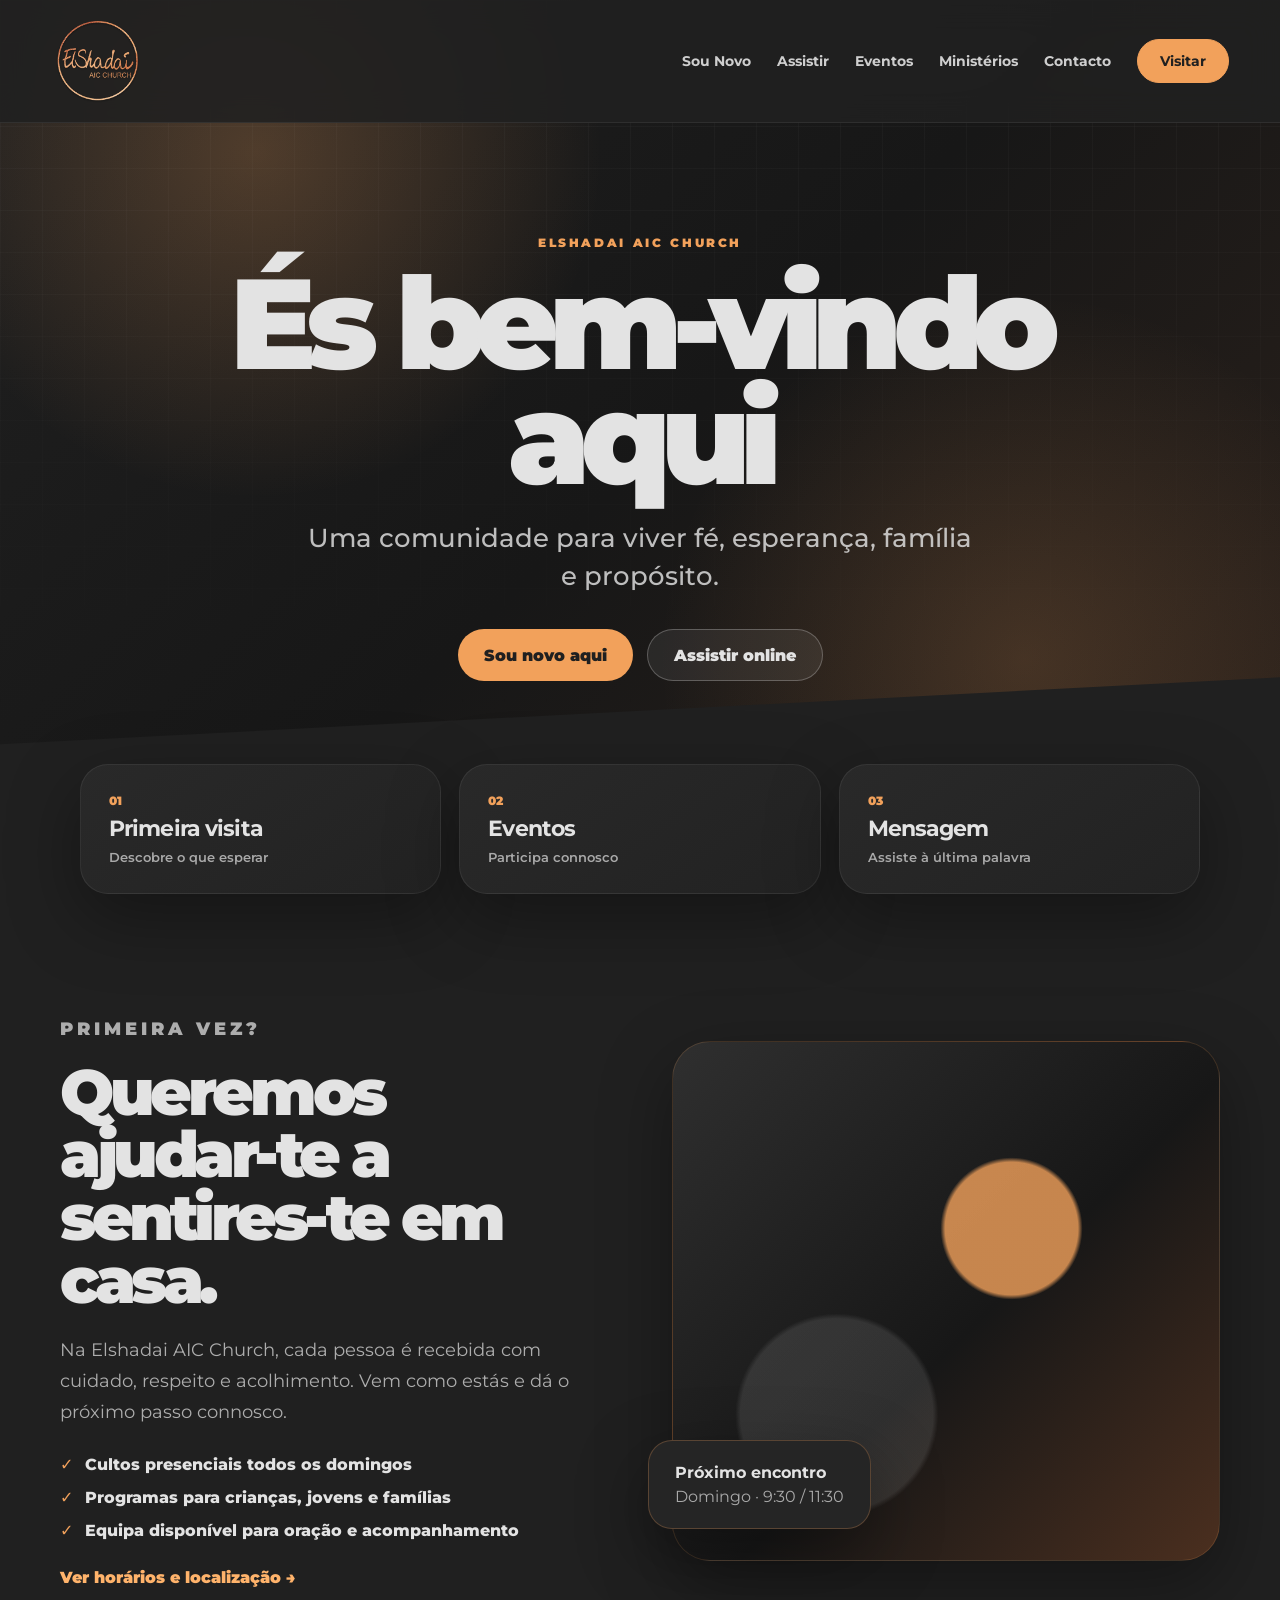
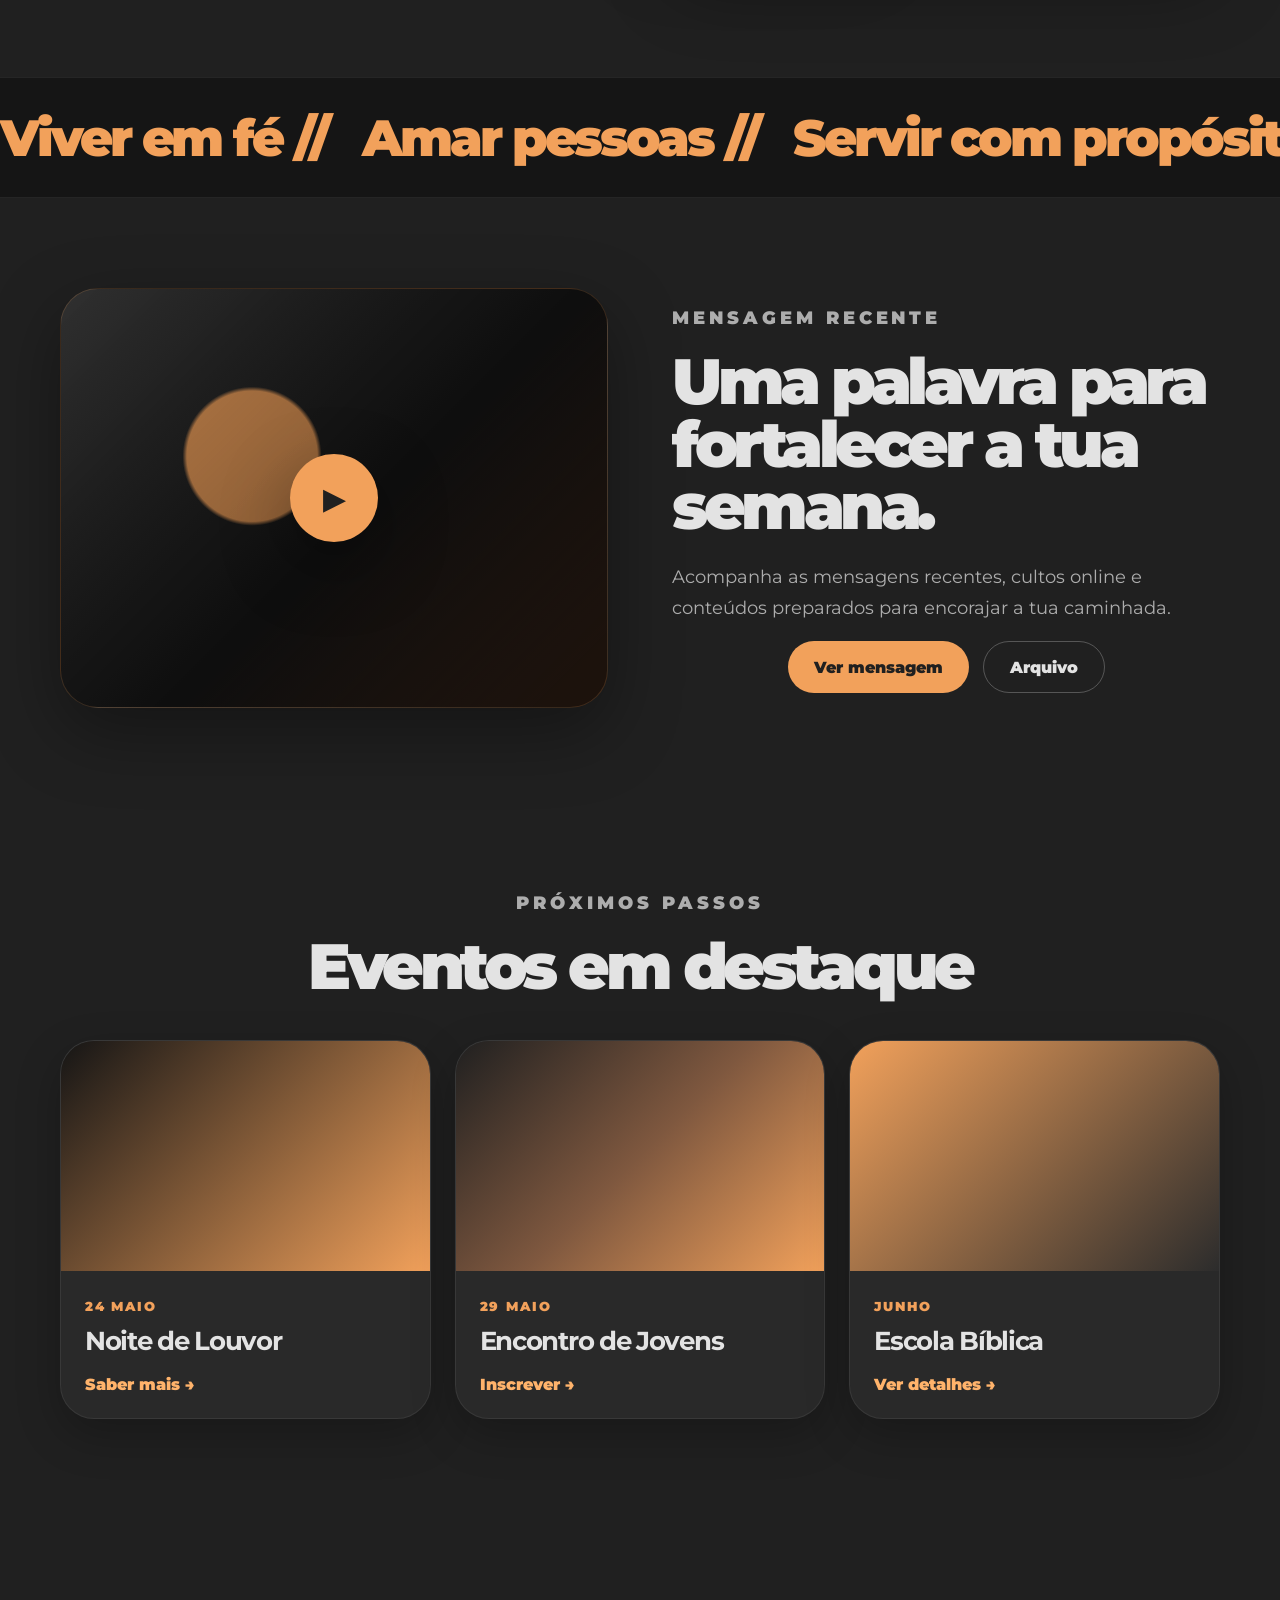
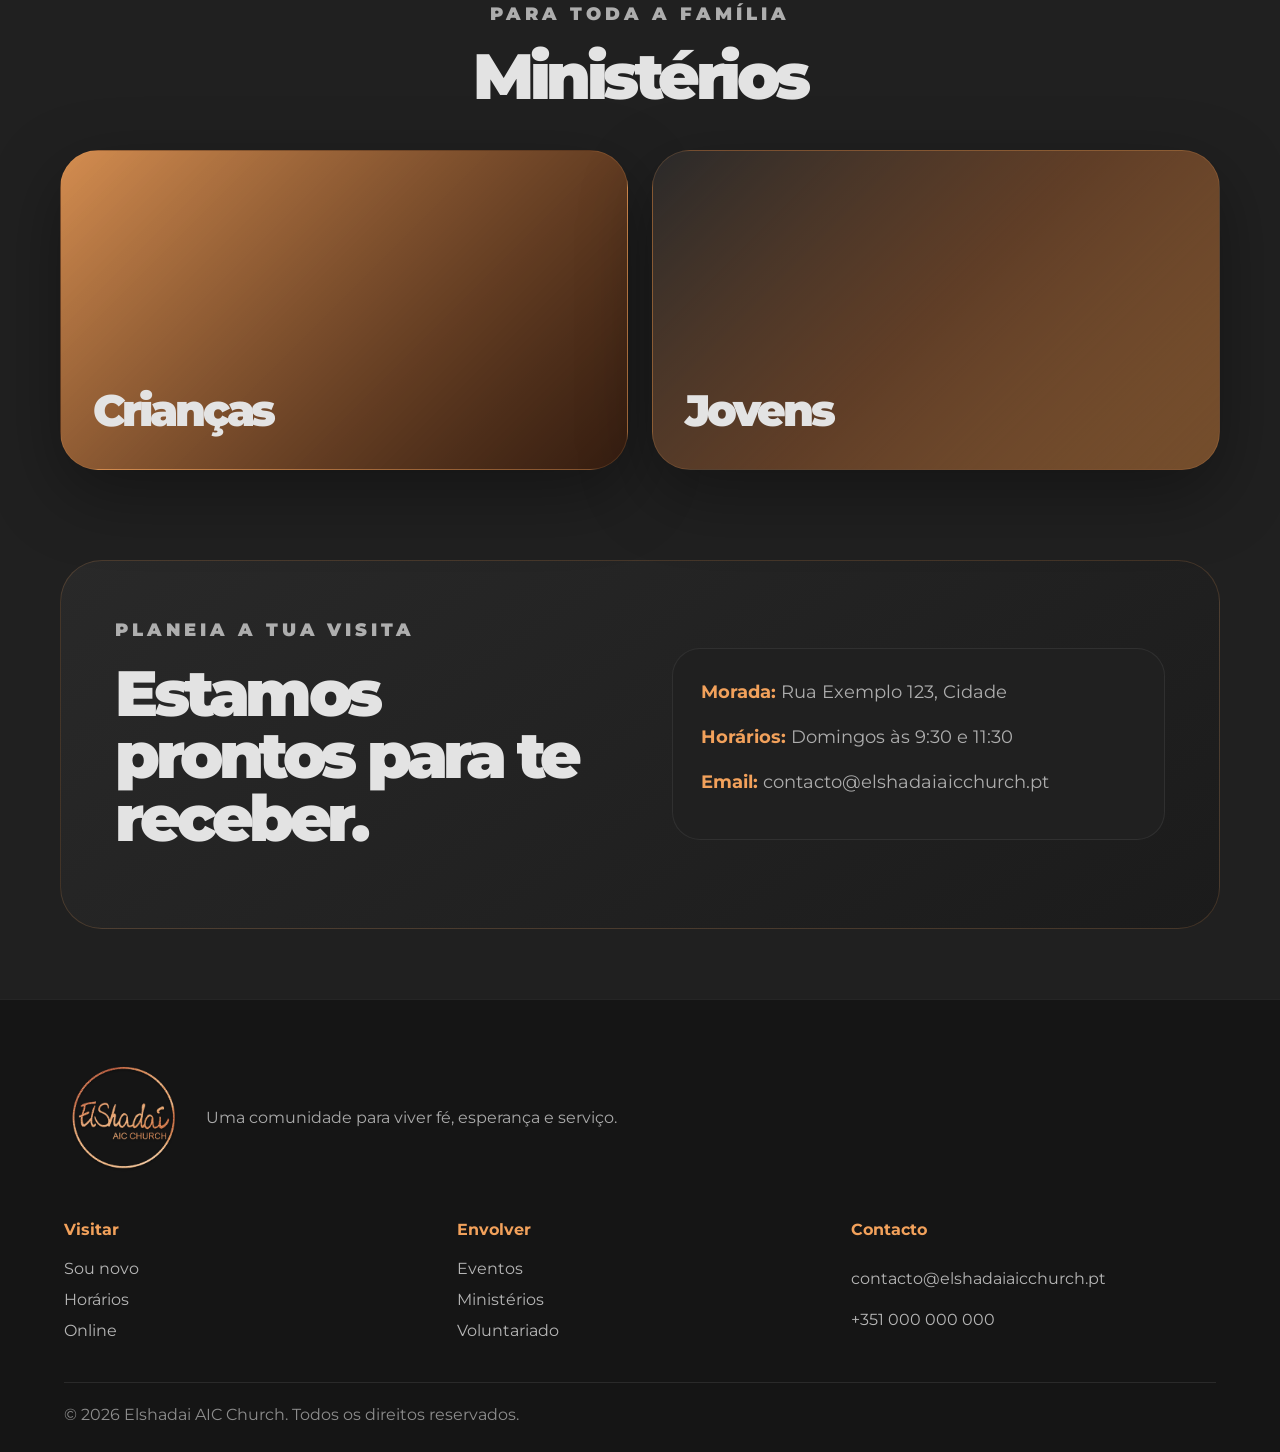
==== index.html @ f7ea29eb "first commit" ====
<!DOCTYPE html>
<html lang="pt-PT">
<head>
  <meta charset="UTF-8" />
  <meta name="viewport" content="width=device-width, initial-scale=1.0" />
  <title>Elshadai AIC Church</title>
  <meta name="description" content="Site oficial da Elshadai AIC Church — uma comunidade de fé, acolhimento e esperança." />

  <link rel="preconnect" href="https://fonts.googleapis.com">
  <link rel="preconnect" href="https://fonts.gstatic.com" crossorigin>
  <link href="https://fonts.googleapis.com/css2?family=Montserrat:wght@400;500;600;700;800;900&display=swap" rel="stylesheet">

  <link rel="stylesheet" href="styles.css" />
</head>
<body>
  <header class="site-header" id="topo">
    <a class="brand" href="#topo" aria-label="Página inicial da Elshadai AIC Church">
      <img class="brand-logo" src="Logo.png" alt="Logótipo Elshadai AIC Church" />
    </a>

    <button class="menu-toggle" aria-label="Abrir menu" aria-expanded="false" aria-controls="main-nav">
      <span></span>
      <span></span>
      <span></span>
    </button>

    <nav class="main-nav" id="main-nav" aria-label="Navegação principal">
      <a href="#novo">Sou Novo</a>
      <a href="#assistir">Assistir</a>
      <a href="#eventos">Eventos</a>
      <a href="#ministerios">Ministérios</a>
      <a href="#contacto">Contacto</a>
      <a class="nav-cta" href="#visitar">Visitar</a>
    </nav>
  </header>

  <main>
    <section class="hero">
      <div class="hero-pattern"></div>
      <div class="hero-content">
        <p class="eyebrow">Elshadai AIC Church</p>
        <h1>És bem-vindo aqui</h1>
        <p class="hero-copy">Uma comunidade para viver fé, esperança, família e propósito.</p>
        <div class="hero-actions">
          <a class="btn btn-primary" href="#novo">Sou novo aqui</a>
          <a class="btn btn-secondary" href="#assistir">Assistir online</a>
        </div>
      </div>
    </section>

    <section class="quick-links" aria-label="Atalhos principais">
      <a href="#novo">
        <span>01</span>
        <strong>Primeira visita</strong>
        <small>Descobre o que esperar</small>
      </a>
      <a href="#eventos">
        <span>02</span>
        <strong>Eventos</strong>
        <small>Participa connosco</small>
      </a>
      <a href="#assistir">
        <span>03</span>
        <strong>Mensagem</strong>
        <small>Assiste à última palavra</small>
      </a>
    </section>

    <section class="welcome section" id="novo">
      <div class="section-text">
        <p class="eyebrow">Primeira vez?</p>
        <h2>Queremos ajudar-te a sentires-te em casa.</h2>
        <p>Na Elshadai AIC Church, cada pessoa é recebida com cuidado, respeito e acolhimento. Vem como estás e dá o próximo passo connosco.</p>
        <ul class="check-list">
          <li>Cultos presenciais todos os domingos</li>
          <li>Programas para crianças, jovens e famílias</li>
          <li>Equipa disponível para oração e acompanhamento</li>
        </ul>
        <a class="text-link" href="#visitar">Ver horários e localização →</a>
      </div>

      <div class="image-card welcome-card" aria-label="Imagem decorativa de acolhimento">
        <div class="abstract-photo photo-one"></div>
        <div class="caption-card">
          <strong>Próximo encontro</strong>
          <span>Domingo · 9:30 / 11:30</span>
        </div>
      </div>
    </section>

    <section class="mission-banner" aria-label="Missão da igreja">
      <div class="marquee">
        <span>Viver em fé //</span>
        <span>Amar pessoas //</span>
        <span>Servir com propósito //</span>
        <span>Crescer em comunidade //</span>
      </div>
    </section>

    <section class="message section" id="assistir">
      <div class="video-card" aria-label="Área da mensagem recente">
        <button class="play-button" aria-label="Reproduzir mensagem">▶</button>
      </div>

      <div class="section-text">
        <p class="eyebrow">Mensagem recente</p>
        <h2>Uma palavra para fortalecer a tua semana.</h2>
        <p>Acompanha as mensagens recentes, cultos online e conteúdos preparados para encorajar a tua caminhada.</p>
        <div class="button-row">
          <a class="btn btn-primary" href="#">Ver mensagem</a>
          <a class="btn btn-outline" href="#">Arquivo</a>
        </div>
      </div>
    </section>

    <section class="events section" id="eventos">
      <div class="section-heading">
        <p class="eyebrow">Próximos passos</p>
        <h2>Eventos em destaque</h2>
      </div>

      <div class="event-grid">
        <article class="event-card">
          <div class="event-image img-a"></div>
          <div class="event-body">
            <p>24 Maio</p>
            <h3>Noite de Louvor</h3>
            <a href="#">Saber mais →</a>
          </div>
        </article>

        <article class="event-card">
          <div class="event-image img-b"></div>
          <div class="event-body">
            <p>29 Maio</p>
            <h3>Encontro de Jovens</h3>
            <a href="#">Inscrever →</a>
          </div>
        </article>

        <article class="event-card">
          <div class="event-image img-c"></div>
          <div class="event-body">
            <p>Junho</p>
            <h3>Escola Bíblica</h3>
            <a href="#">Ver detalhes →</a>
          </div>
        </article>
      </div>
    </section>

    <section class="ministries section" id="ministerios">
      <div class="section-heading">
        <p class="eyebrow">Para toda a família</p>
        <h2>Ministérios</h2>
      </div>

      <div class="split-cards">
        <a class="ministry-card kids" href="#"><span>Crianças</span></a>
        <a class="ministry-card students" href="#"><span>Jovens</span></a>
      </div>
    </section>

    <section class="visit section" id="visitar">
      <div>
        <p class="eyebrow">Planeia a tua visita</p>
        <h2>Estamos prontos para te receber.</h2>
      </div>
      <div class="visit-details">
        <p><strong>Morada:</strong> Rua Exemplo 123, Cidade</p>
        <p><strong>Horários:</strong> Domingos às 9:30 e 11:30</p>
        <p><strong>Email:</strong> contacto@elshadaiaicchurch.pt</p>
      </div>
    </section>
  </main>

  <footer class="site-footer" id="contacto">
    <div class="footer-brand">
      <img class="footer-logo" src="Logo.png" alt="Logótipo Elshadai AIC Church" />
      <p>Uma comunidade para viver fé, esperança e serviço.</p>
    </div>

    <div class="footer-links">
      <div>
        <h4>Visitar</h4>
        <a href="#novo">Sou novo</a>
        <a href="#visitar">Horários</a>
        <a href="#assistir">Online</a>
      </div>

      <div>
        <h4>Envolver</h4>
        <a href="#eventos">Eventos</a>
        <a href="#ministerios">Ministérios</a>
        <a href="#">Voluntariado</a>
      </div>

      <div>
        <h4>Contacto</h4>
        <a href="mailto:contacto@elshadaiaicchurch.pt">contacto@elshadaiaicchurch.pt</a>
        <a href="tel:+351000000000">+351 000 000 000</a>
      </div>
    </div>

    <p class="copyright">© 2026 Elshadai AIC Church. Todos os direitos reservados.</p>
  </footer>

  <script src="script.js"></script>
</body>
</html>
---- styles.css ----
:root {
  --dark: #202020;
  --white: #e3e3e3;
  --accent: #f2a15b;
  --accent-strong: #ffb36b;
  --accent-dark: #b96732;
  --muted: #a9a9a9;
  --card: #292929;
  --card-light: #333333;
  --shadow: 0 24px 70px rgba(0, 0, 0, 0.35);
}

* {
  box-sizing: border-box;
}

html {
  scroll-behavior: smooth;
}

body {
  margin: 0;
  font-family: "Montserrat", system-ui, -apple-system, BlinkMacSystemFont, "Segoe UI", sans-serif;
  background: var(--dark);
  color: var(--white);
}

a {
  color: inherit;
  text-decoration: none;
}

.site-header {
  position: fixed;
  top: 0;
  left: 0;
  right: 0;
  z-index: 50;
  display: flex;
  align-items: center;
  justify-content: space-between;
  padding: 14px clamp(18px, 4vw, 64px);
  background: rgba(32, 32, 32, 0.88);
  border-bottom: 1px solid rgba(227, 227, 227, 0.08);
  backdrop-filter: blur(16px);
}

.brand {
  display: inline-flex;
  align-items: center;
}

.brand-logo {
  width: 94px;
  height: auto;
  display: block;
}

.main-nav {
  display: flex;
  align-items: center;
  gap: 26px;
  font-size: 14px;
  font-weight: 700;
}

.main-nav a {
  color: var(--white);
  opacity: 0.9;
  transition: color 0.2s ease, opacity 0.2s ease;
}

.main-nav a:hover {
  color: var(--accent-strong);
  opacity: 1;
}

.nav-cta {
  padding: 12px 22px;
  border: 1px solid var(--accent);
  border-radius: 999px;
  color: var(--dark) !important;
  background: var(--accent);
  opacity: 1 !important;
}

.nav-cta:hover {
  background: var(--accent-strong);
}

.menu-toggle {
  display: none;
  width: 42px;
  height: 42px;
  border: 1px solid rgba(227, 227, 227, 0.16);
  border-radius: 12px;
  background: transparent;
  cursor: pointer;
  padding: 10px;
}

.menu-toggle span {
  display: block;
  width: 100%;
  height: 2px;
  margin: 5px 0;
  background: var(--white);
  border-radius: 99px;
}

.hero {
  position: relative;
  min-height: 94vh;
  display: grid;
  place-items: center;
  overflow: hidden;
  background:
    radial-gradient(circle at 20% 18%, rgba(242, 161, 91, 0.24), transparent 28%),
    radial-gradient(circle at 80% 78%, rgba(242, 161, 91, 0.17), transparent 30%),
    linear-gradient(135deg, #202020 0%, #171717 52%, #2b211b 100%);
}

.hero-pattern {
  position: absolute;
  inset: 0;
  background-image:
    linear-gradient(rgba(227, 227, 227, 0.035) 1px, transparent 1px),
    linear-gradient(90deg, rgba(227, 227, 227, 0.035) 1px, transparent 1px);
  background-size: 42px 42px;
  mask-image: linear-gradient(to bottom, black, transparent 88%);
}

.hero::after {
  content: "";
  position: absolute;
  left: -10%;
  right: -10%;
  bottom: -18%;
  height: 34%;
  background: var(--dark);
  transform: rotate(-3deg);
}

.hero-content {
  position: relative;
  z-index: 2;
  width: min(980px, 92%);
  padding: 160px 0 90px;
  text-align: center;
}

.eyebrow {
  margin: 0 0 16px;
  color: var(--accent);
  font-size: 12px;
  font-weight: 900;
  letter-spacing: 0.22em;
  text-transform: uppercase;
}

.hero h1 {
  margin: 0 0 24px;
  font-size: clamp(54px, 10vw, 132px);
  line-height: 0.9;
  letter-spacing: -0.08em;
  font-weight: 900;
}

.hero-copy {
  max-width: 680px;
  margin: 0 auto 34px;
  color: rgba(227, 227, 227, 0.82);
  font-size: clamp(18px, 2.4vw, 26px);
  line-height: 1.45;
  font-weight: 500;
}

.hero-actions,
.button-row {
  display: flex;
  justify-content: center;
  flex-wrap: wrap;
  gap: 14px;
}

.btn {
  display: inline-flex;
  align-items: center;
  justify-content: center;
  min-height: 52px;
  padding: 15px 26px;
  border-radius: 999px;
  font-weight: 900;
  transition: transform 0.2s ease, background 0.2s ease, color 0.2s ease;
}

.btn:hover {
  transform: translateY(-2px);
}

.btn-primary {
  background: var(--accent);
  color: var(--dark);
}

.btn-primary:hover {
  background: var(--accent-strong);
}

.btn-secondary {
  border: 1px solid rgba(227, 227, 227, 0.28);
  background: rgba(227, 227, 227, 0.08);
  color: var(--white);
}

.btn-outline {
  border: 1px solid rgba(227, 227, 227, 0.28);
  color: var(--white);
}

.quick-links {
  position: relative;
  z-index: 4;
  display: grid;
  grid-template-columns: repeat(3, 1fr);
  gap: 18px;
  width: min(1120px, 92%);
  margin: -82px auto 30px;
}

.quick-links a {
  display: grid;
  gap: 7px;
  padding: 28px;
  border: 1px solid rgba(227, 227, 227, 0.08);
  border-radius: 28px;
  background: linear-gradient(145deg, #292929, #222222);
  box-shadow: var(--shadow);
  transition: transform 0.2s ease, border-color 0.2s ease;
}

.quick-links a:hover {
  transform: translateY(-4px);
  border-color: rgba(242, 161, 91, 0.55);
}

.quick-links span {
  color: var(--accent);
  font-size: 12px;
  font-weight: 900;
}

.quick-links strong {
  font-size: 22px;
  letter-spacing: -0.04em;
}

.quick-links small {
  color: var(--muted);
  font-weight: 600;
}

.section {
  width: min(1160px, 92%);
  margin: 0 auto;
  padding: 90px 0;
}

.welcome,
.message,
.visit {
  display: grid;
  grid-template-columns: 1fr 1fr;
  align-items: center;
  gap: 64px;
}

.section h2 {
  margin: 0 0 24px;
  font-size: clamp(36px, 5vw, 72px);
  line-height: 0.98;
  letter-spacing: -0.07em;
  font-weight: 900;
}

.section p {
  color: rgba(227, 227, 227, 0.72);
  font-size: 18px;
  line-height: 1.7;
}

.check-list {
  display: grid;
  gap: 14px;
  margin: 28px 0;
  padding: 0;
  list-style: none;
}

.check-list li {
  color: var(--white);
  font-weight: 800;
}

.check-list li::before {
  content: "✓";
  margin-right: 12px;
  color: var(--accent);
}

.text-link {
  color: var(--accent-strong);
  font-weight: 900;
}

.image-card {
  position: relative;
  min-height: 520px;
}

.abstract-photo,
.video-card,
.event-image,
.ministry-card {
  background-size: cover;
  background-position: center;
}

.photo-one {
  height: 520px;
  border: 1px solid rgba(242, 161, 91, 0.18);
  border-radius: 38px;
  background:
    radial-gradient(circle at 62% 36%, rgba(242, 161, 91, 0.8) 0 14%, transparent 15%),
    radial-gradient(circle at 30% 72%, rgba(227, 227, 227, 0.12) 0 18%, transparent 19%),
    linear-gradient(135deg, #2f2f2f, #171717 55%, #4b2f1f);
  box-shadow: var(--shadow);
}

.caption-card {
  position: absolute;
  left: -24px;
  bottom: 32px;
  display: grid;
  gap: 5px;
  padding: 22px 26px;
  border: 1px solid rgba(242, 161, 91, 0.25);
  border-radius: 24px;
  background: #252525;
  box-shadow: var(--shadow);
}

.caption-card strong {
  color: var(--white);
}

.caption-card span {
  color: var(--muted);
}

.mission-banner {
  overflow: hidden;
  padding: 28px 0;
  border-top: 1px solid rgba(227, 227, 227, 0.08);
  border-bottom: 1px solid rgba(227, 227, 227, 0.08);
  background: #151515;
  color: var(--accent);
}

.marquee {
  display: flex;
  gap: 34px;
  width: max-content;
  white-space: nowrap;
  animation: scroll 24s linear infinite;
  font-size: clamp(26px, 4vw, 54px);
  font-weight: 900;
  letter-spacing: -0.06em;
}

@keyframes scroll {
  from { transform: translateX(0); }
  to { transform: translateX(-50%); }
}

.video-card {
  display: grid;
  place-items: center;
  height: 420px;
  border: 1px solid rgba(242, 161, 91, 0.18);
  border-radius: 38px;
  background:
    linear-gradient(135deg, rgba(0, 0, 0, 0.14), rgba(0, 0, 0, 0.62)),
    radial-gradient(circle at 35% 40%, rgba(242, 161, 91, 0.92) 0 15%, transparent 16%),
    linear-gradient(135deg, #383838, #171717 55%, #4b2f1f);
  box-shadow: var(--shadow);
}

.play-button {
  width: 88px;
  height: 88px;
  border: 0;
  border-radius: 50%;
  background: var(--accent);
  color: var(--dark);
  box-shadow: var(--shadow);
  font-size: 30px;
  cursor: pointer;
}

.section-heading {
  max-width: 760px;
  margin: 0 auto 42px;
  text-align: center;
}

.event-grid {
  display: grid;
  grid-template-columns: repeat(3, 1fr);
  gap: 24px;
}

.event-card {
  overflow: hidden;
  border: 1px solid rgba(227, 227, 227, 0.08);
  border-radius: 34px;
  background: var(--card);
  box-shadow: 0 16px 45px rgba(0, 0, 0, 0.24);
}

.event-image {
  height: 230px;
}

.img-a {
  background: linear-gradient(135deg, #151515, #f2a15b);
}

.img-b {
  background: linear-gradient(135deg, #202020, #7f583f, #f2a15b);
}

.img-c {
  background: linear-gradient(135deg, #f2a15b, #2c2c2c);
}

.event-body {
  padding: 24px;
}

.event-body p {
  margin: 0 0 8px;
  color: var(--accent);
  font-size: 13px;
  font-weight: 900;
  letter-spacing: 0.14em;
  text-transform: uppercase;
}

.event-body h3 {
  margin: 0 0 18px;
  font-size: 26px;
  letter-spacing: -0.05em;
}

.event-body a {
  color: var(--accent-strong);
  font-weight: 900;
}

.split-cards {
  display: grid;
  grid-template-columns: 1fr 1fr;
  gap: 24px;
}

.ministry-card {
  display: flex;
  align-items: flex-end;
  height: 320px;
  padding: 32px;
  border: 1px solid rgba(242, 161, 91, 0.18);
  border-radius: 38px;
  color: var(--white);
  box-shadow: var(--shadow);
  font-size: 44px;
  font-weight: 900;
  letter-spacing: -0.07em;
}

.kids {
  background:
    linear-gradient(135deg, rgba(0,0,0,0.12), rgba(0,0,0,0.52)),
    linear-gradient(135deg, #f2a15b, #6f3d22);
}

.students {
  background:
    linear-gradient(135deg, rgba(0,0,0,0.12), rgba(0,0,0,0.52)),
    linear-gradient(135deg, #2f2f2f, #8d5b39, #f2a15b);
}

.visit {
  margin-bottom: 70px;
  padding: 54px;
  border: 1px solid rgba(242, 161, 91, 0.18);
  border-radius: 42px;
  background: linear-gradient(145deg, #292929, #1b1b1b);
}

.visit-details {
  padding: 28px;
  border: 1px solid rgba(227, 227, 227, 0.08);
  border-radius: 28px;
  background: #202020;
}

.visit-details p {
  margin: 0 0 14px;
}

.visit-details strong {
  color: var(--accent);
}

.site-footer {
  padding: 58px clamp(22px, 5vw, 70px) 28px;
  border-top: 1px solid rgba(227, 227, 227, 0.08);
  background: #151515;
  color: var(--white);
}

.footer-brand {
  display: flex;
  align-items: center;
  gap: 22px;
  margin-bottom: 42px;
}

.footer-logo {
  width: 120px;
  height: auto;
}

.footer-brand p {
  max-width: 420px;
  color: rgba(227, 227, 227, 0.72);
  line-height: 1.6;
}

.footer-links {
  display: grid;
  grid-template-columns: repeat(3, 1fr);
  gap: 28px;
}

.footer-links div {
  display: grid;
  gap: 12px;
}

.footer-links h4 {
  margin: 0 0 8px;
  color: var(--accent);
}

.footer-links a {
  color: rgba(227, 227, 227, 0.78);
}

.footer-links a:hover {
  color: var(--accent-strong);
}

.copyright {
  margin: 42px 0 0;
  padding-top: 22px;
  border-top: 1px solid rgba(227, 227, 227, 0.1);
  color: rgba(227, 227, 227, 0.58);
}

@media (max-width: 900px) {
  .brand-logo {
    width: 82px;
  }

  .menu-toggle {
    display: block;
  }

  .main-nav {
    position: absolute;
    top: 82px;
    left: 16px;
    right: 16px;
    display: none;
    flex-direction: column;
    align-items: flex-start;
    gap: 18px;
    padding: 22px;
    border: 1px solid rgba(227, 227, 227, 0.1);
    border-radius: 24px;
    background: #202020;
    box-shadow: var(--shadow);
  }

  .main-nav.open {
    display: flex;
  }

  .quick-links,
  .welcome,
  .message,
  .event-grid,
  .split-cards,
  .visit,
  .footer-links {
    grid-template-columns: 1fr;
  }

  .quick-links {
    margin-top: -52px;
  }

  .hero h1 {
    font-size: 64px;
  }

  .section {
    padding: 62px 0;
  }

  .caption-card {
    left: 18px;
  }

  .visit {
    padding: 34px 24px;
  }

  .footer-brand {
    align-items: flex-start;
    flex-direction: column;
  }
}

@media (max-width: 520px) {
  .site-header {
    padding: 12px 16px;
  }

  .brand-logo {
    width: 74px;
  }

  .hero-content {
    padding-top: 140px;
  }

  .hero h1 {
    font-size: 54px;
  }

  .section h2 {
    font-size: 40px;
  }

  .quick-links a,
  .event-body,
  .visit-details {
    padding: 22px;
  }
}
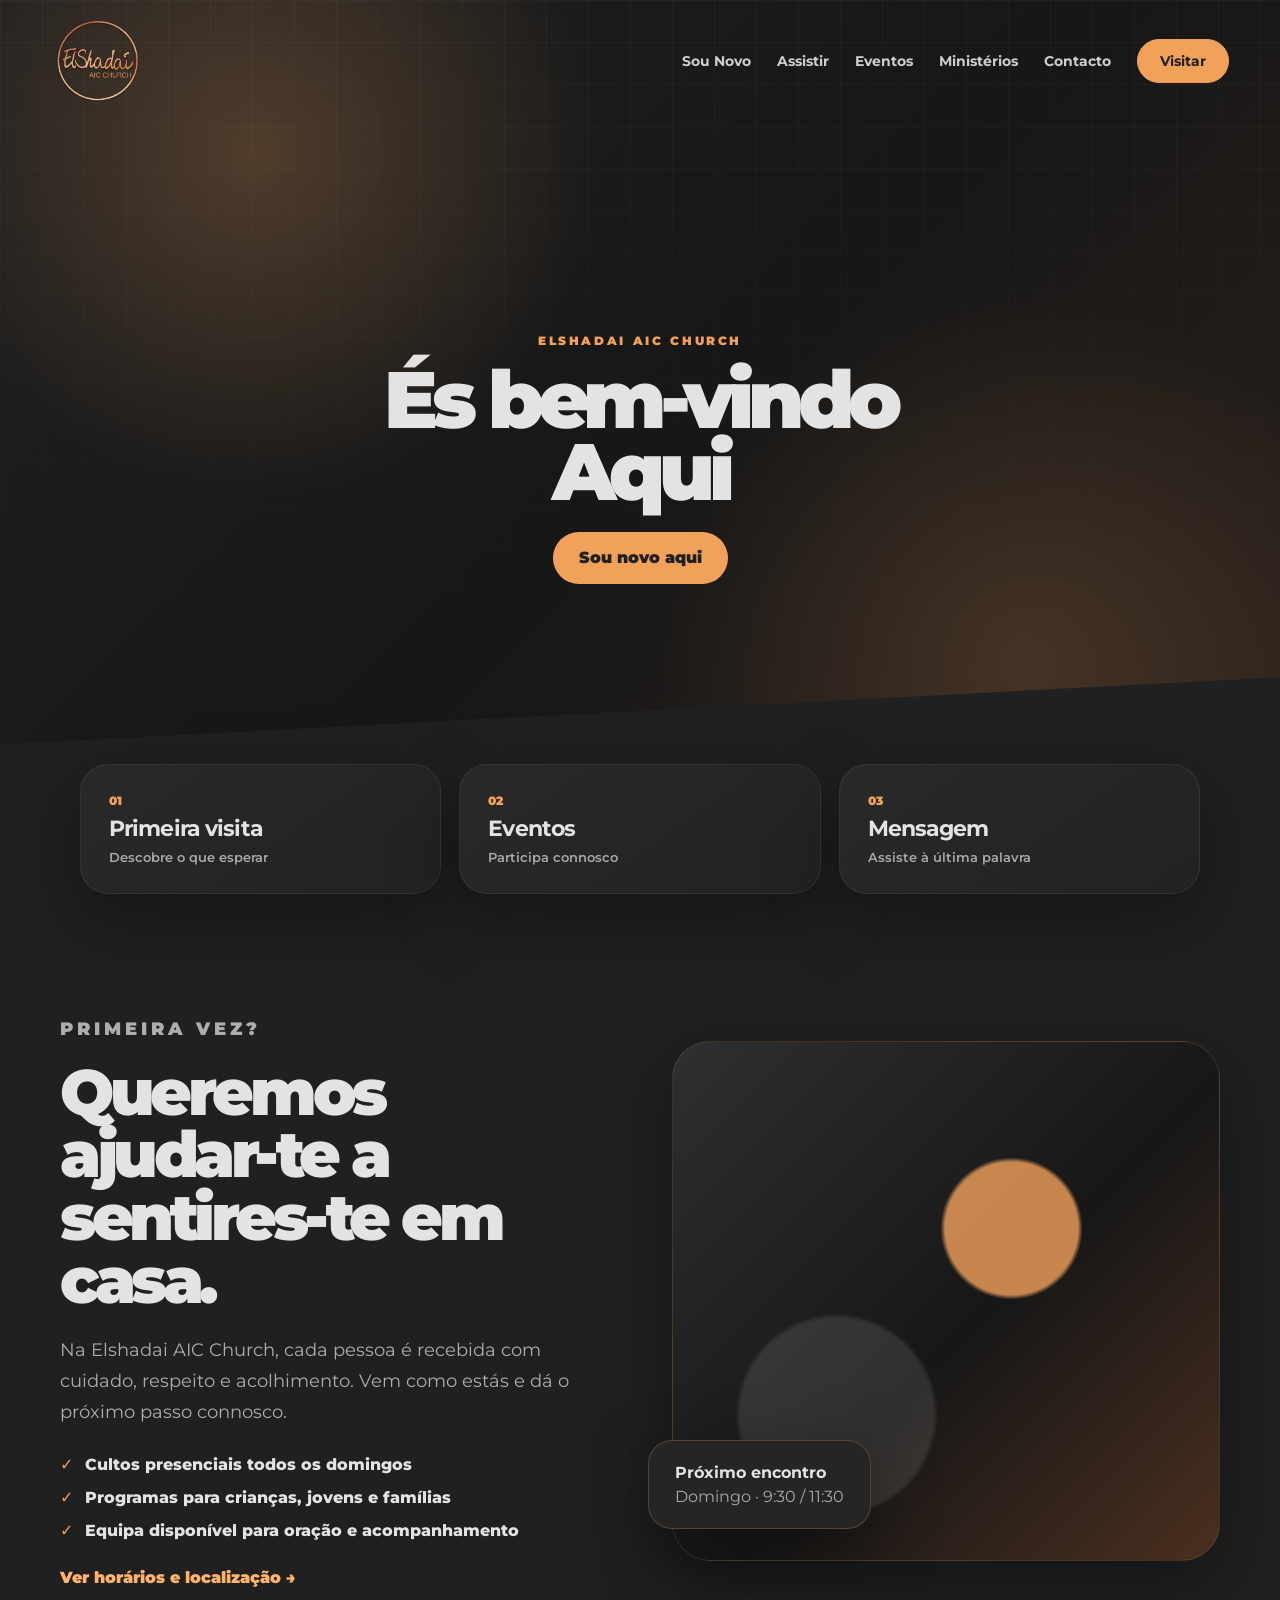
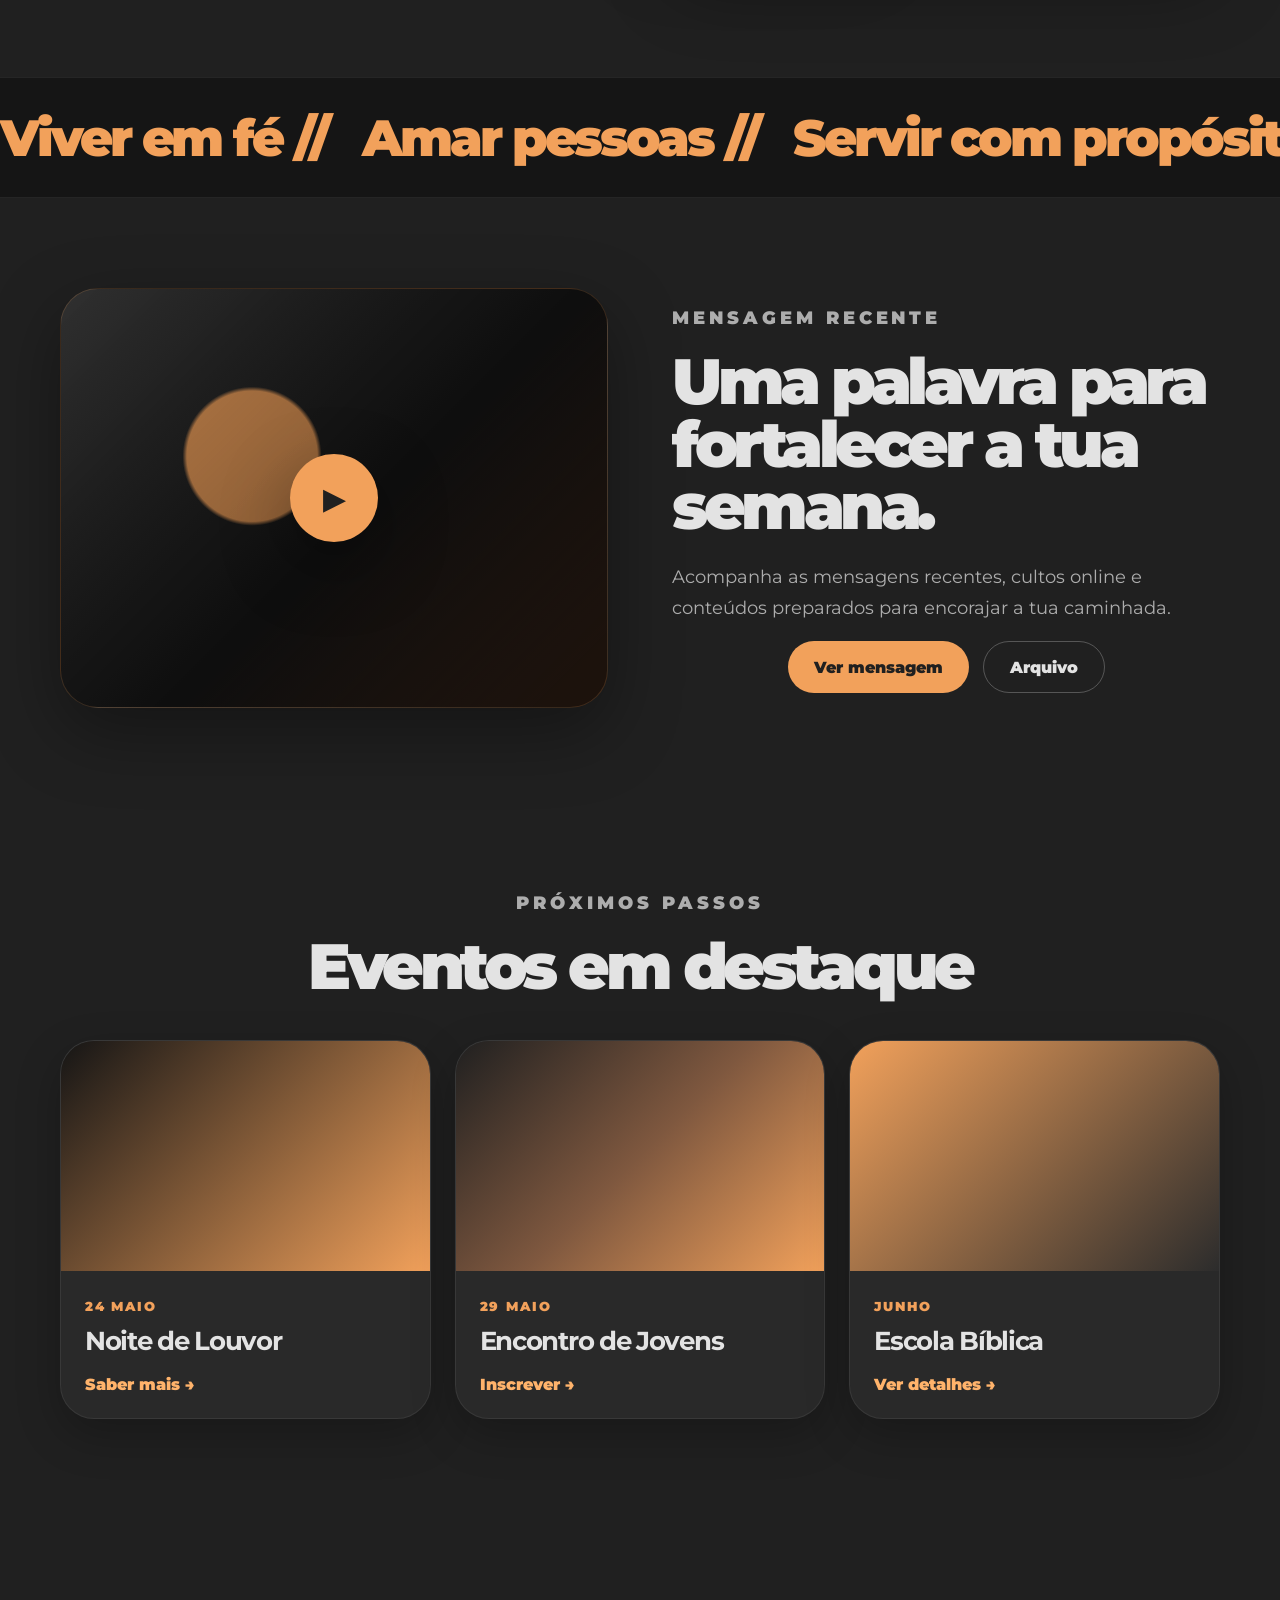
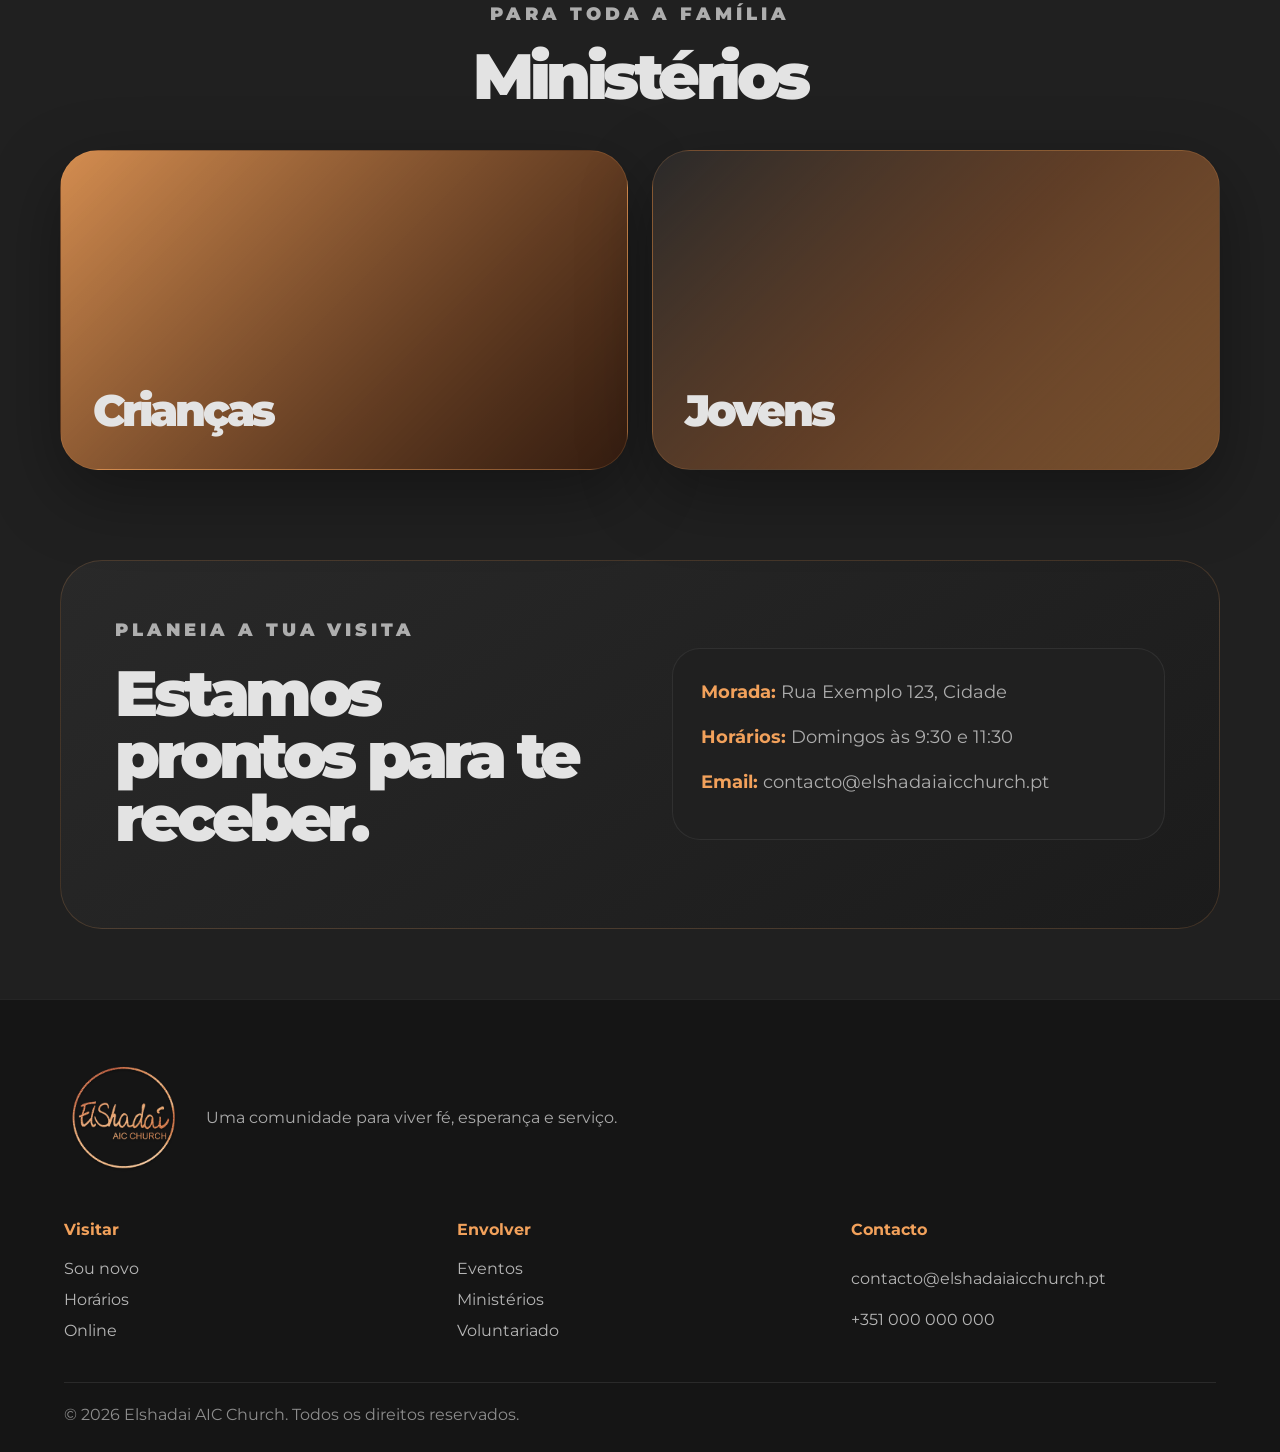
==== commit a199ac5c: "Update: transparent header, centered title in two lines, video background" ====
--- a/index.html
+++ b/index.html
@@ -36,14 +36,16 @@
 
   <main>
     <section class="hero">
+      <video class="hero-video" autoplay muted loop>
+        <source src="Elshadai.pt 1080p No Noise.mp4" type="video/mp4">
+      </video>
       <div class="hero-pattern"></div>
       <div class="hero-content">
         <p class="eyebrow">Elshadai AIC Church</p>
-        <h1>És bem-vindo aqui</h1>
+        <h1>És bem-vindo<br>Aqui</h1>
         <p class="hero-copy">Uma comunidade para viver fé, esperança, família e propósito.</p>
         <div class="hero-actions">
           <a class="btn btn-primary" href="#novo">Sou novo aqui</a>
-          <a class="btn btn-secondary" href="#assistir">Assistir online</a>
         </div>
       </div>
     </section>
--- a/styles.css
+++ b/styles.css
@@ -40,9 +40,9 @@
   align-items: center;
   justify-content: space-between;
   padding: 14px clamp(18px, 4vw, 64px);
-  background: rgba(32, 32, 32, 0.88);
-  border-bottom: 1px solid rgba(227, 227, 227, 0.08);
-  backdrop-filter: blur(16px);
+  background: transparent;
+  border-bottom: none;
+  backdrop-filter: none;
 }
 
 .brand {
@@ -141,12 +141,24 @@
   transform: rotate(-3deg);
 }
 
+.hero-video {
+  position: absolute;
+  top: 0;
+  left: 0;
+  width: 100%;
+  height: 100%;
+  object-fit: cover;
+  opacity: 0.55;
+  z-index: 1;
+}
+
 .hero-content {
   position: relative;
   z-index: 2;
   width: min(980px, 92%);
   padding: 160px 0 90px;
   text-align: center;
+  margin: 0 auto;
 }
 
 .eyebrow {
@@ -160,13 +172,14 @@
 
 .hero h1 {
   margin: 0 0 24px;
-  font-size: clamp(54px, 10vw, 132px);
+  font-size: clamp(48px, 7vw, 80px);
   line-height: 0.9;
   letter-spacing: -0.08em;
   font-weight: 900;
 }
 
 .hero-copy {
+  display: none;
   max-width: 680px;
   margin: 0 auto 34px;
   color: rgba(227, 227, 227, 0.82);
@@ -671,3 +684,16 @@
     padding: 22px;
   }
 }
+
+ 
+ . h e r o - v i d e o   { 
+     p o s i t i o n :   a b s o l u t e ; 
+     t o p :   0 ; 
+     l e f t :   0 ; 
+     w i d t h :   1 0 0 % ; 
+     h e i g h t :   1 0 0 % ; 
+     o b j e c t - f i t :   c o v e r ; 
+     o p a c i t y :   0 . 4 ; 
+ } 
+ 
+ 
